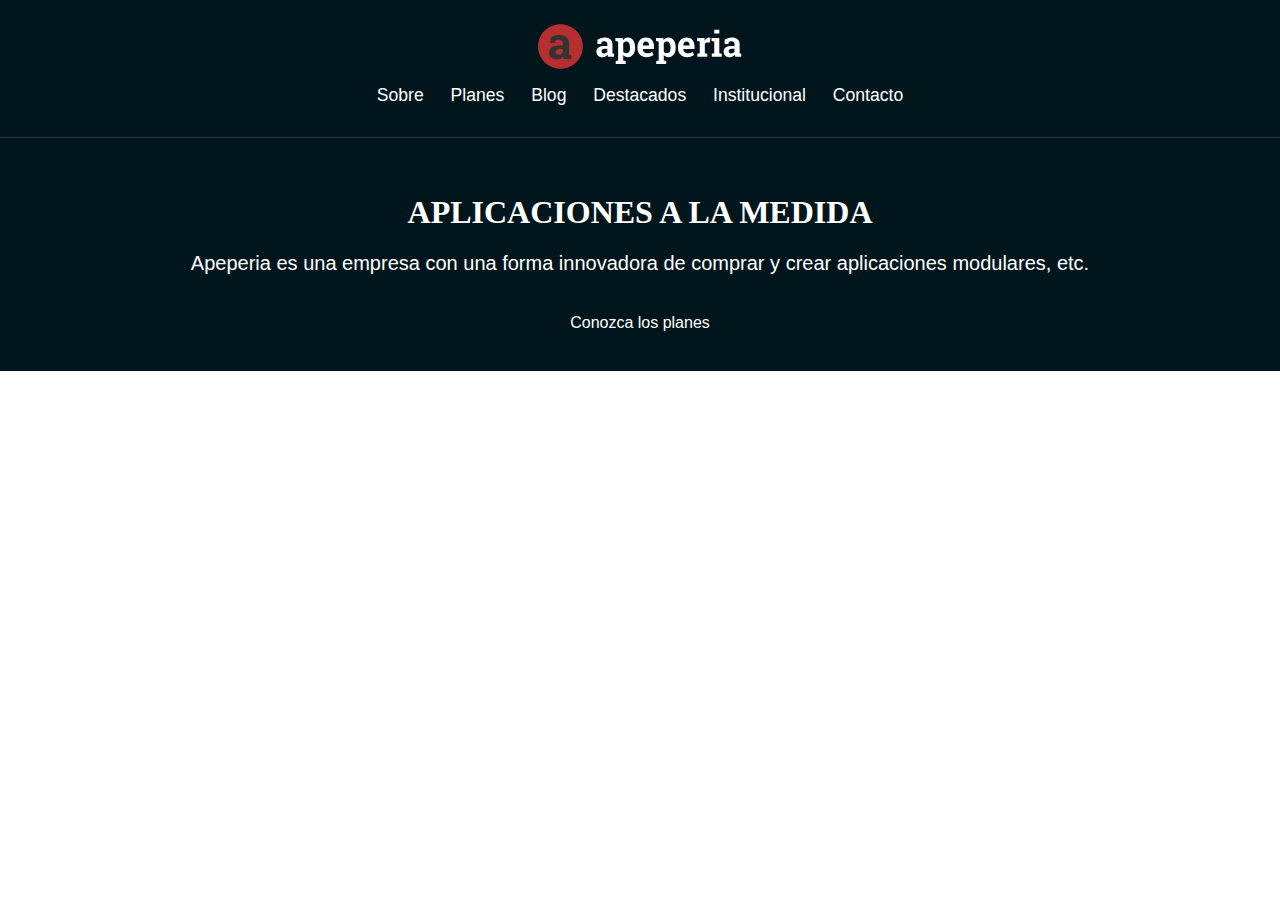
==== layouts-responsivos/index.html @ 436df912 "Se crea archivo index y se relacionan los css al mismo" ====
<!DOCTYPE html>
<html lang="en">
<head>
    <meta charset="UTF-8">
    <meta http-equiv="X-UA-Compatible" content="IE=edge">
    <meta name="viewport" content="width=device-width, initial-scale=1.0">
    <!-- El reset debe ir primero -->
    <link rel="stylesheet" href="css/reset.css">
    
    <!-- Los css propios -->
    <link rel="stylesheet" href="css/head.css">
    <link rel="stylesheet" href="css/llamada.css">
    <link rel="stylesheet" href="css/bases.css">
    <title>Document</title>
</head>
<body>
    <header class="head">
        <img class="head__logo" src="img/logo-apeperia.svg" alt="Logo de apeperia">
        <nav class="head__navegacion">
            <ul>
                <li>
                    <a class="head__enlace" href="#">Sobre</a>
                    <a class="head__enlace" href="#">Planes</a>
                    <a class="head__enlace" href="#">Blog</a>
                    <a class="head__enlace" href="#">Destacados</a>
                    <a class="head__enlace" href="#">Institucional</a>
                    <a class="head__enlace" href="#">Contacto</a>
                </li>
            </ul>
        </nav>
    </header>

    <main>
        <section class="llamada">
            <h1 class="llamada__titulo">Aplicaciones a la medida</h1>
            <p class="llamada__texto">Apeperia es una empresa con una forma innovadora de comprar y crear aplicaciones modulares, etc.</p>
            <a class="llamada__boton" href="#">Conozca los planes</a>
        </section>
    </main>
</body>
</html>
---- layouts-responsivos/css/head.css ----
.head {
    color: #FFFFFF;

    width: 100%;

    box-sizing: border-box;

    display: flex;
    flex-direction: column;
    align-items: center;

    padding-top: .75rem;
    padding-bottom: .75rem;

    border-bottom: 1px solid #103D4A;

    position: absolute;
}

.head__logo {
    margin-bottom: 1rem;
}

.head__navegacion {
    text-align: center;
}

.head__enlace {
    font-size: 1.1rem;

    display: inline-block;

    margin-right: .7rem;
    margin-bottom: 1.25rem;
    margin-left: .7rem;
}
---- layouts-responsivos/css/llamada.css ----
.llamada  {
    display: flex;
    flex-direction: column;
    align-items: center;

    color: #FFFFFF;
    text-align: center;
    
    background-color: #00161C;

    padding-top: 12.25rem;
    padding-bottom: 2.5rem;
}

.llamada__titulo {
    font-family: 'Montserrat', serif;
    font-size: 2rem;
    font-weight: 700;
    text-transform: uppercase;

    margin-bottom: 1.5rem;
}

.llamada__texto {
    font-size: 1.25rem;
    line-height: normal;

    margin: 0 auto 2.5rem;
}

.llamada__boton {
    width: 100%;
}
---- layouts-responsivos/css/bases.css ----
body {
    font-family: 'Open Sans', sans-serif;
}
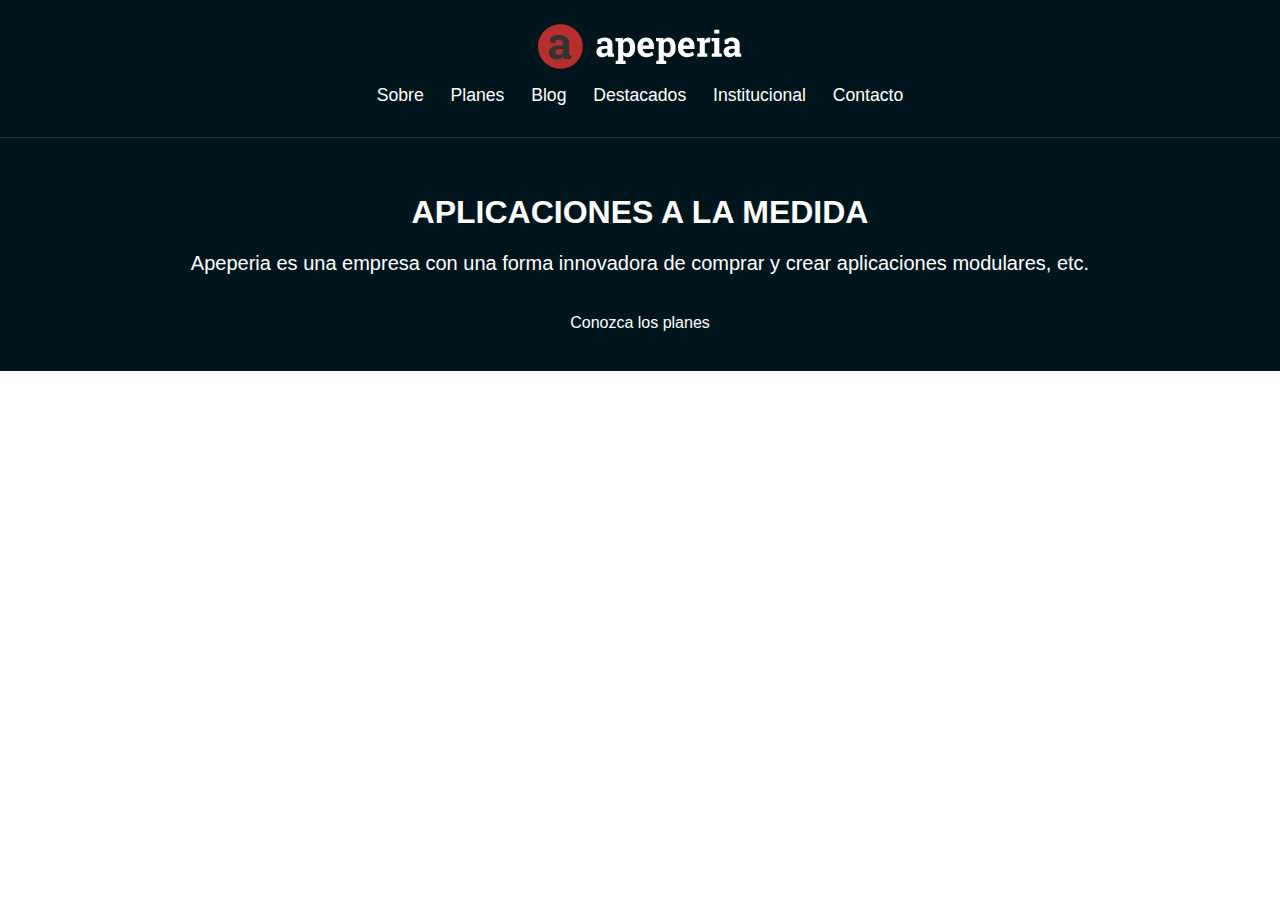
==== commit af11752f: "Agregando variables y usandolas" ====
--- a/layouts-responsivos/index.html
+++ b/layouts-responsivos/index.html
@@ -14,7 +14,7 @@
     <title>Document</title>
 </head>
 <body>
-    <header class="head">
+    <header class="head container">
         <img class="head__logo" src="img/logo-apeperia.svg" alt="Logo de apeperia">
         <nav class="head__navegacion">
             <ul>
@@ -31,7 +31,7 @@
     </header>
 
     <main>
-        <section class="llamada">
+        <section class="llamada container">
             <h1 class="llamada__titulo">Aplicaciones a la medida</h1>
             <p class="llamada__texto">Apeperia es una empresa con una forma innovadora de comprar y crear aplicaciones modulares, etc.</p>
             <a class="llamada__boton" href="#">Conozca los planes</a>
--- a/layouts-responsivos/css/llamada.css
+++ b/layouts-responsivos/css/llamada.css
@@ -13,7 +13,7 @@
 }
 
 .llamada__titulo {
-    font-family: 'Montserrat', serif;
+    font-family: var(--montserrat);
     font-size: 2rem;
     font-weight: 700;
     text-transform: uppercase;
--- a/layouts-responsivos/css/bases.css
+++ b/layouts-responsivos/css/bases.css
@@ -1,3 +1,56 @@
+/* Creacion de variables */
+:root {
+    /* Colores de fondo */
+    --background-llamada-mobile: #00161C;
+    --background-blanco: #FFFFFF;
+    --background-azul-claro: #DFE3F5;
+    --background-ceniza-claro: #F7F4F4;
+    --background-ceniza-medio: #D9D9D9;
+    
+    /* Borda */
+    --border-cabecera-mobile: #103D4A;
+    
+    /* Botón */
+    --boton-rojo: #B72E2E;
+    
+    /* Fuente */
+    --fuente-ceniza-claro: #666666;
+    --fuente-ceniza-oscuro: #4F4C4C;
+    
+    /* Planes */
+    --planes-card-start: #035A76;
+    --planes-card-ultra: #690F8E;
+    --planes-card-mega: #B00024;
+    
+    /* Enlace */
+    --fuente-enlace: #0006FF;
+    
+    /* Footer */
+    --background-footer: #333333;
+
+    /* Fuentes */
+    --montserrat: 'Montserrat', sans-serif;
+    --open-sans: 'Open Sans', sans-serif;
+}
+/* ---------------- */
+
 body {
     font-family: 'Open Sans', sans-serif;
+}
+
+/* Para que haya mas espacio entre las letras y los bordes con vista movile */
+.container {
+    padding-right: 6%;
+    padding-left: 6%;
+}
+
+.boton {
+    text-align: center;
+    display: block;
+    width: 100%;
+    max-width: 350px;
+    box-sizing: border-box;
+    padding: 1rem 2rem;
+    border: 1px solid var(--boton-rojo);
+    border-radius: 5px;
 }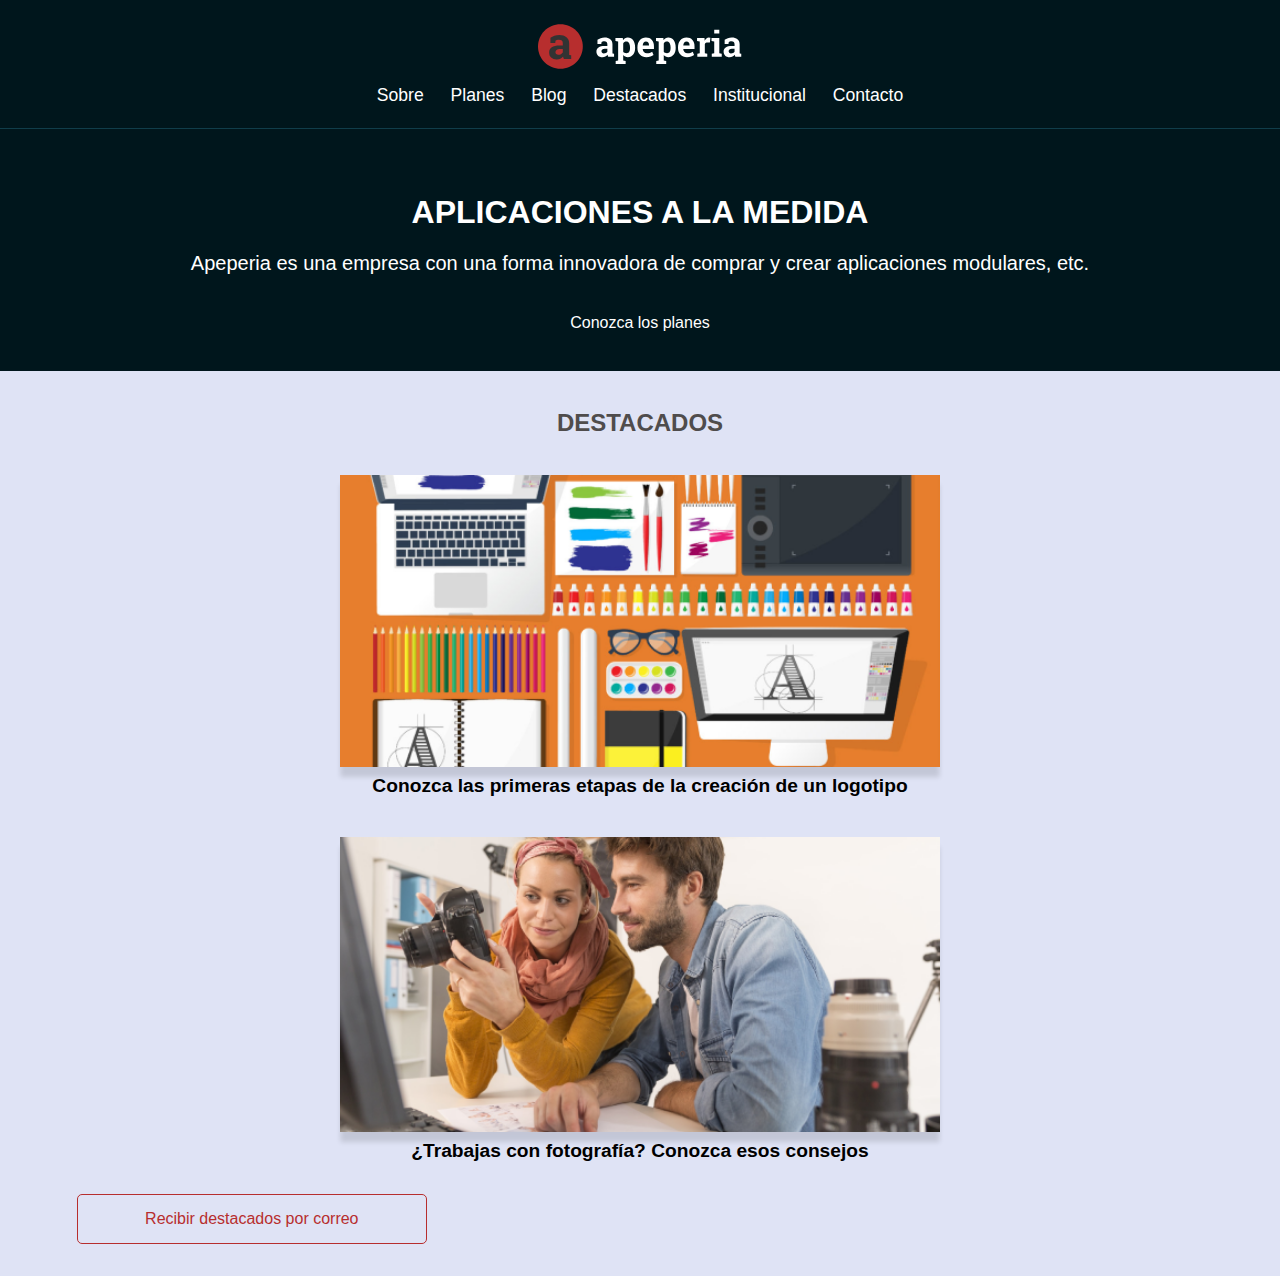
==== commit 9c6651be: "se adaptan CSS, se usa responsive y apuntes de responsividad y velocidad" ====
--- a/layouts-responsivos/index.html
+++ b/layouts-responsivos/index.html
@@ -11,6 +11,7 @@
     <link rel="stylesheet" href="css/head.css">
     <link rel="stylesheet" href="css/llamada.css">
     <link rel="stylesheet" href="css/bases.css">
+    <link rel="stylesheet" href="css/destacados.css">
     <title>Document</title>
 </head>
 <body>
@@ -36,6 +37,24 @@
             <p class="llamada__texto">Apeperia es una empresa con una forma innovadora de comprar y crear aplicaciones modulares, etc.</p>
             <a class="llamada__boton" href="#">Conozca los planes</a>
         </section>
+
+        <section>
+            <section class="destacados container">
+                <h2 class="destacados__titulo">Destacados</h2>
+                <a href="#">
+                    <figure class="destacados__panel">
+                        <img src="img/empezando-a-crear-logo.png" alt="Panel de la publicación sobre la creación del logotipo" class="destacados__panel-image">
+                        <figC class="destacados__panel-texto">Conozca las primeras etapas de la creación de un logotipo</figC>
+                    </figure>
+                </a>
+                <a href="#">
+                    <figure class="destacados__panel">
+                        <img src="img/sugestiones-fotografias.png" alt="Panel de la publicación sobre consejos de fotografía" class="destacados__panel-image">
+                        <figC class="destacados__panel-texto">¿Trabajas con fotografía? Conozca esos consejos</figC>
+                    </figure>
+                </a><a href="" class="destacados__boton boton">Recibir destacados por correo</a></section>
+        </section>
+
     </main>
 </body>
 </html>--- a/layouts-responsivos/css/head.css
+++ b/layouts-responsivos/css/head.css
@@ -31,6 +31,6 @@
     display: inline-block;
 
     margin-right: .7rem;
-    margin-bottom: 1.25rem;
+    margin-bottom: .7rem;
     margin-left: .7rem;
 }
--- a/layouts-responsivos/css/destacados.css
+++ b/layouts-responsivos/css/destacados.css
@@ -0,0 +1,40 @@
+.destacados {
+    background-color: var(--background-azul-claro);
+    padding-top: 2.5rem;
+    padding-bottom: 2rem;
+}
+
+.destacados__titulo {
+    color: var(--fuente-ceniza-oscuro);
+    font-weight: 700;
+    font-size: 1.5rem;
+    font-family: var(--montserrat);
+    text-transform: uppercase;
+    text-align: center;
+    margin-bottom: 2rem;
+}
+
+.destacados__panel {
+    display: flex;
+    flex-direction: column;
+    align-items: center;
+    margin-bottom: 2rem;
+}
+
+.destacados__panel-image {
+    width: 100vw;
+    max-width: 600px;
+    box-shadow: 0.2px 10px 5px #00000020;
+    margin: .5rem;
+}
+
+.destacados__panel-texto{
+    font-weight: 700;
+    font-size: 1.2rem;
+    line-height: normal;
+}
+
+.destacados__boton {
+    color: var(--boton-rojo);
+}
+
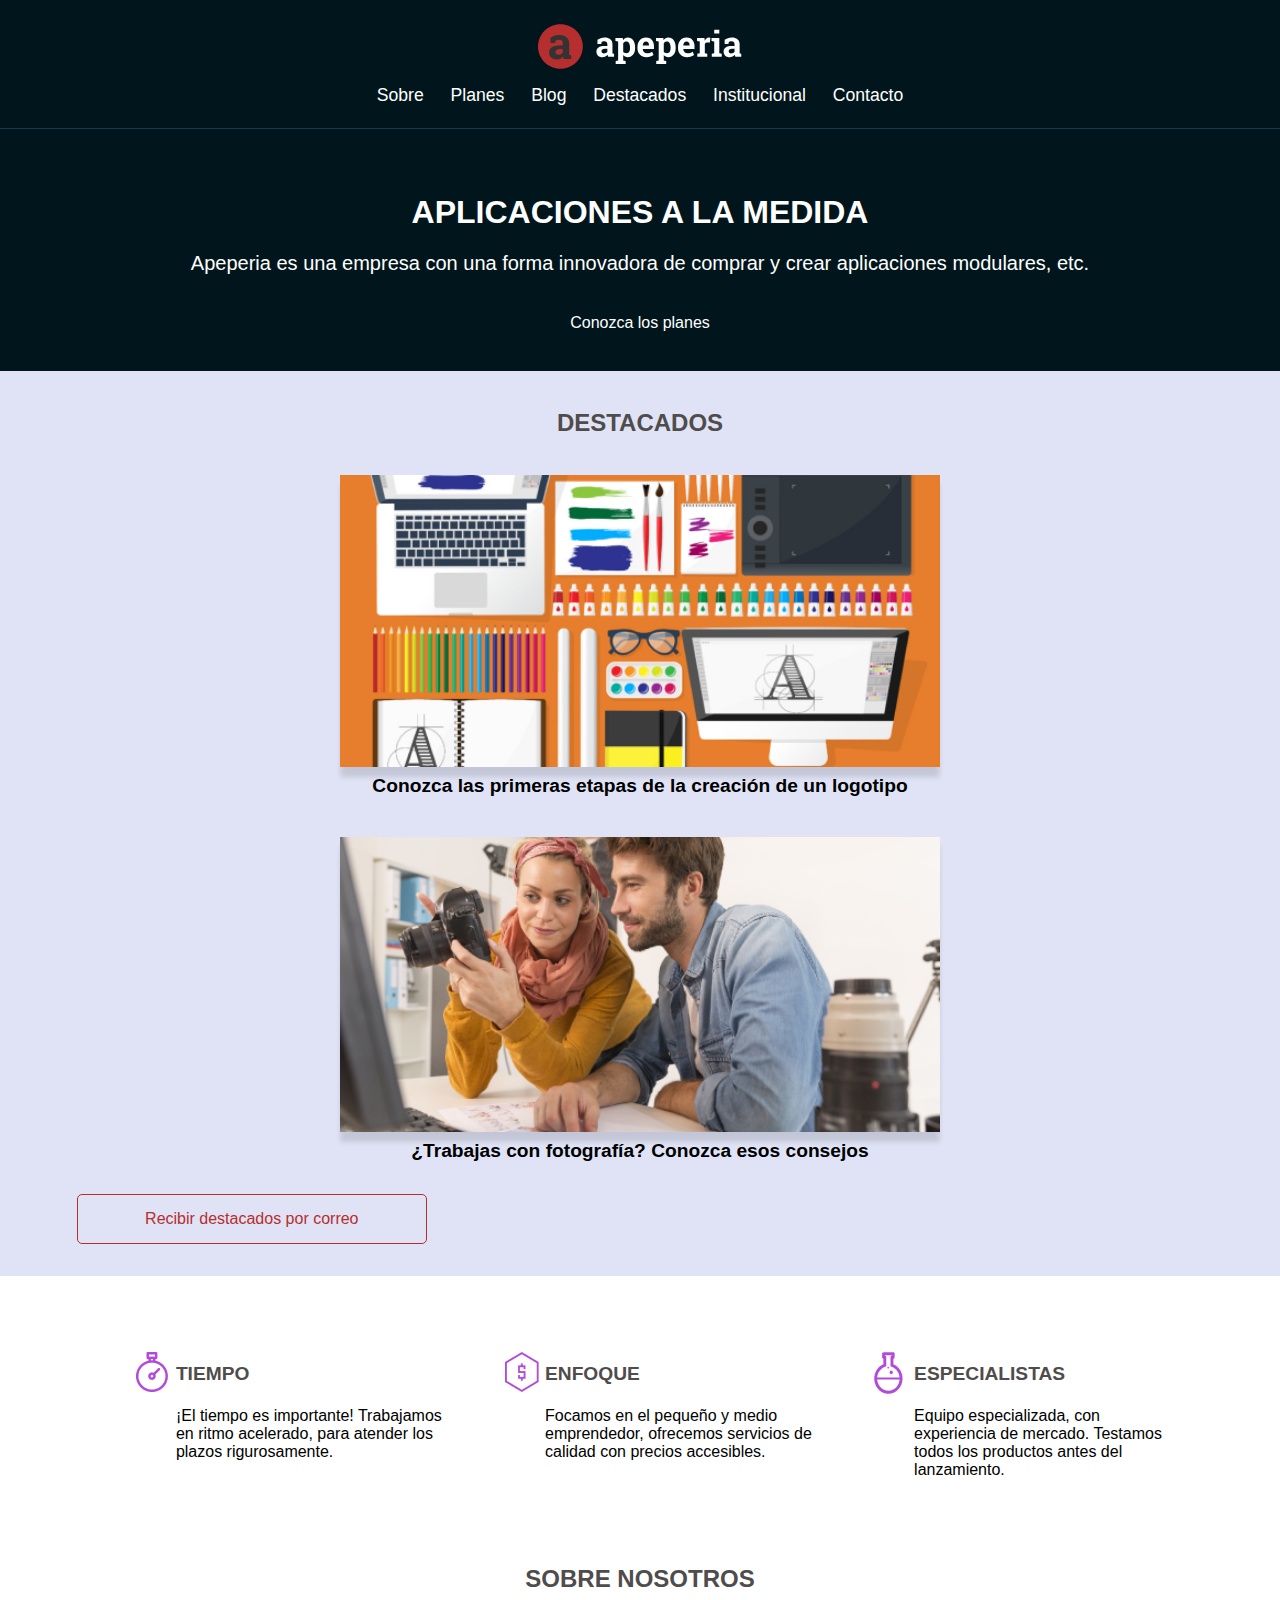
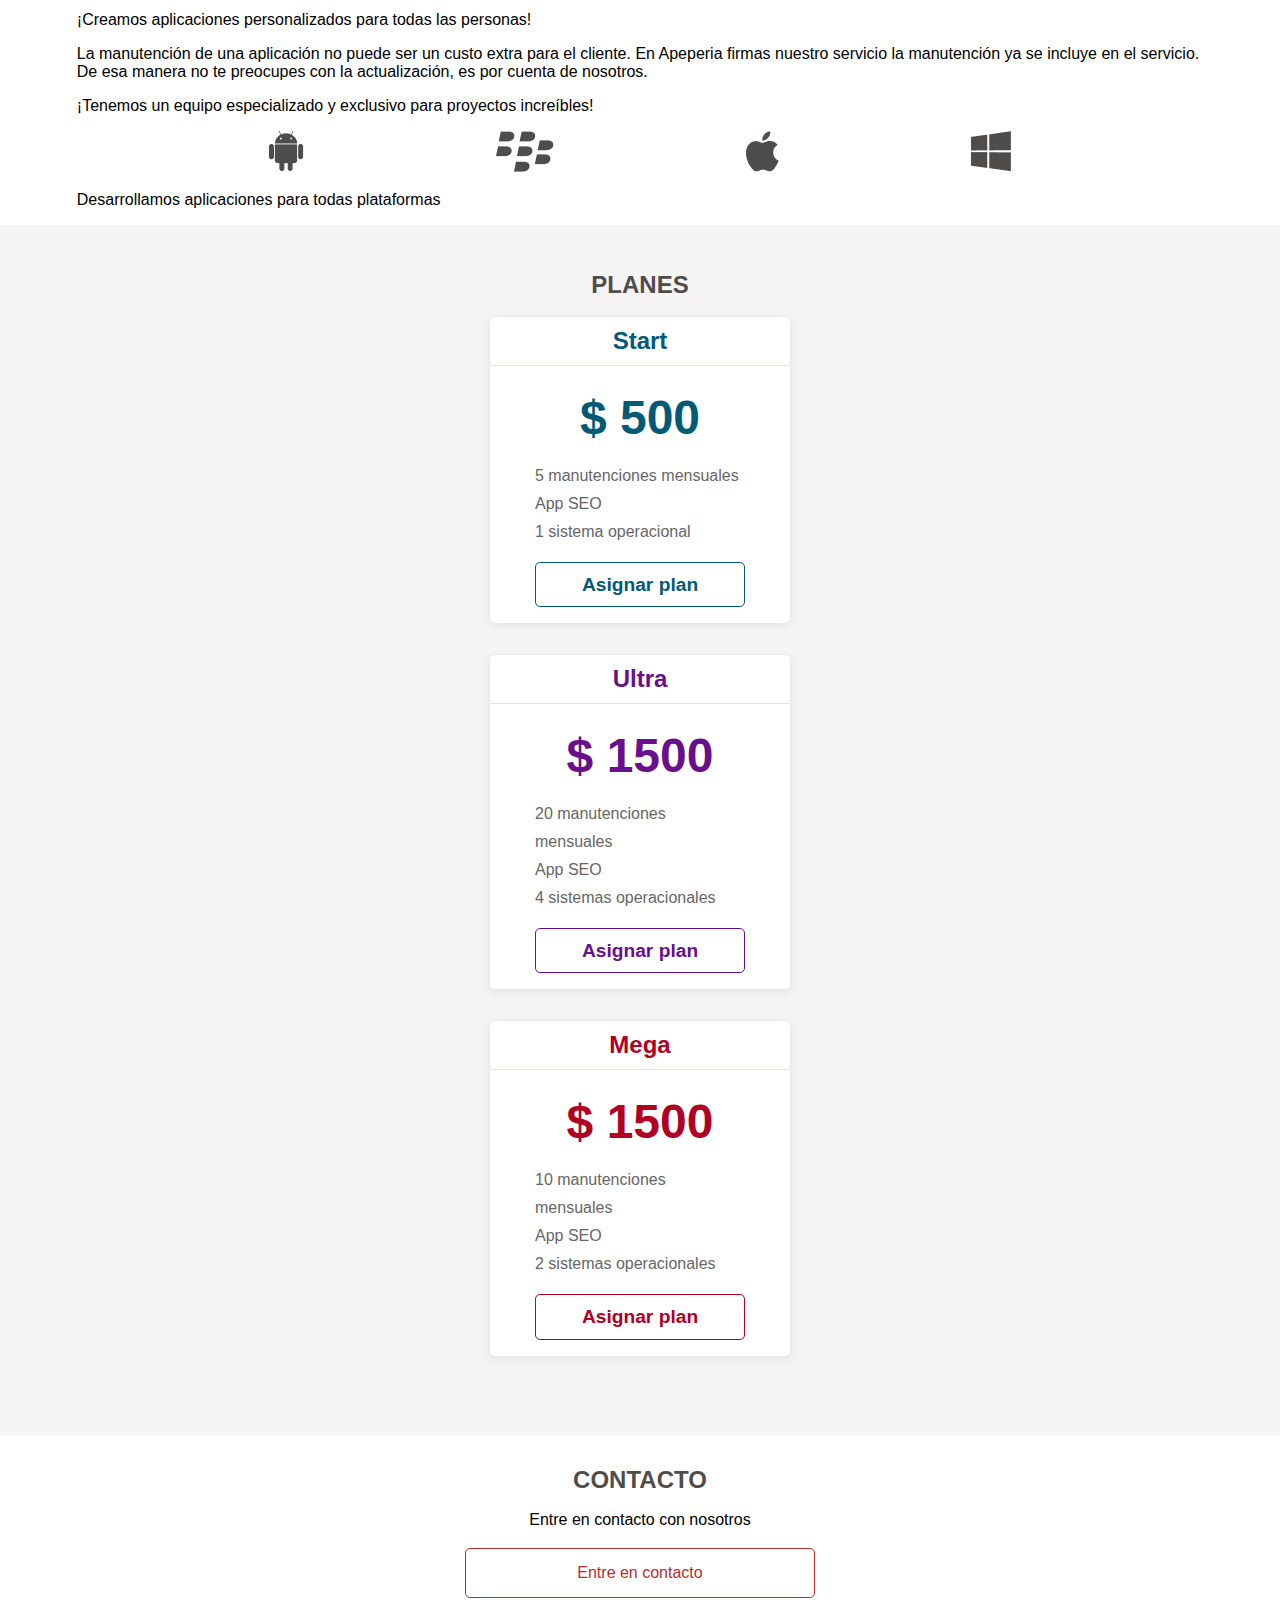
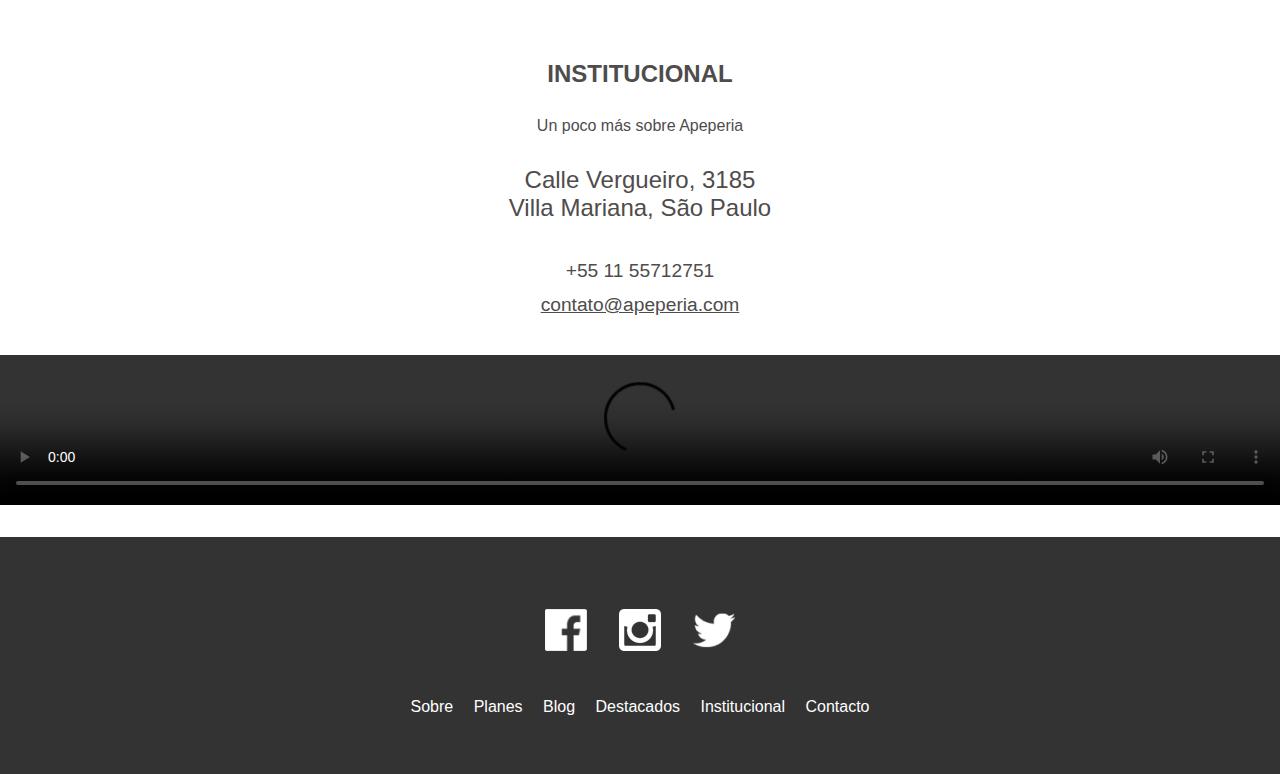
==== commit efd5c39e: "se finaliza el desarrollo movile" ====
--- a/layouts-responsivos/index.html
+++ b/layouts-responsivos/index.html
@@ -12,6 +12,12 @@
     <link rel="stylesheet" href="css/llamada.css">
     <link rel="stylesheet" href="css/bases.css">
     <link rel="stylesheet" href="css/destacados.css">
+    <link rel="stylesheet" href="css/diferenciales.css">
+    <link rel="stylesheet" href="css/sobre-nosotros.css">
+    <link rel="stylesheet" href="css/planes.css">
+    <link rel="stylesheet" href="css/contacto.css">
+    <link rel="stylesheet" href="css/institucional.css">
+    <link rel="stylesheet" href="css/footer.css">
     <title>Document</title>
 </head>
 <body>
@@ -54,7 +60,118 @@
                     </figure>
                 </a><a href="" class="destacados__boton boton">Recibir destacados por correo</a></section>
         </section>
-
+        <section class="diferenciales container">
+            <ul class="diferenciales__lista">
+                <li class="diferenciales__item diferenciales__item-reloj">
+                    <h2 class="item__titulo">Tiempo</h2>
+                    <p class="item__texto">¡El tiempo es importante! Trabajamos en ritmo acelerado, para atender los plazos rigurosamente.</p>
+                </li>
+                <li class="diferenciales__item diferenciales__item-dinero">
+                    <h2 class="item__titulo">Enfoque</h2>
+                    <p class="item__texto">Focamos en el pequeño y medio emprendedor, ofrecemos servicios de calidad con precios accesibles.</p>
+                </li>
+                <li class="diferenciales__item diferenciales__item-quimica">
+                    <h2 class="item__titulo">Especialistas</h2>
+                    <p class="item__texto">Equipo especializada, con experiencia de mercado. Testamos todos los productos antes del lanzamiento.</p>
+                </li>
+            </ul>
+        </section>
+        <section class="sobre_nosotros container">
+            <div class="sobre_nosotros__contenido">
+                <h2 class="sobre_nosotros__titulo">Sobre nosotros</h2>
+                <p class="sobre_nosotros__texto">
+                    ¡Creamos aplicaciones personalizados para todas las personas!
+                </p>
+                <p class="sobre_nosotros__texto">
+                    La manutención de una aplicación no puede ser un custo extra para el cliente. 
+                    En Apeperia firmas nuestro servicio la manutención ya se incluye en el servicio. 
+                    De esa manera no te preocupes con la actualización, es por cuenta de nosotros.
+                </p>
+                <p class="sobre_nosotros__texto sobre-nosotros__texto--destacado sobre-nosotros__texto--division">
+                    ¡Tenemos un equipo especializado y exclusivo para proyectos increíbles!
+                </p>
+                <ul class="sobre_nosotros__plataformas">
+                    <li><img src="img/android.png" alt="Ícono del Android"></li>
+                    <li><img src="img/blackberry.png" alt="Ícono del Blackberry"></li>
+                    <li><img src="img/apple.png" alt="Ícono de la Apple"></li>
+                    <li><img src="img/windowsphone.png" alt="Ícono del Windows"></li>
+                </ul>
+                <p class="sobre_nosotros__texto">Desarrollamos aplicaciones para todas plataformas</p>
+            </div>
+        </section>
+        <section class="planes container">
+            <h2 class="planes__titulo">Planes</h2>
+            <ul class="planes__tarjetas">
+                <li class="tarjetas tarjetas--start">
+                    <h3 class="tarjetas__titulo">Start</h3>
+                    <articule class="tarjetas__contenido">
+                        <p class="tarjetas__precio"><em>$ 500</em></p>
+                        <p class="tarjetas__texto">5 manutenciones mensuales</p>
+                        <p class="tarjetas__texto">App SEO</p>
+                        <p class="tarjetas__texto">1 sistema operacional</p>
+                        <a href="#" class="tarjetas__boton tarjetas__boton--start boton">Asignar plan</a>
+                    </articule>
+                </li>
+                <li class="tarjetas tarjetas--ultra">
+                    <h3 class="tarjetas__titulo">Ultra</h3>
+                    <articule class="tarjetas__contenido">
+                        <p class="tarjetas__precio"><em>$ 1500</em></p>
+                        <p class="tarjetas__texto">20 manutenciones mensuales</p>
+                        <p class="tarjetas__texto">App SEO</p>
+                        <p class="tarjetas__texto">4 sistemas operacionales</p>
+                        <a href="#" class="tarjetas__boton tarjetas__boton--ultra boton">Asignar plan</a>
+                    </articule>
+                </li>
+                <li class="tarjetas tarjetas--mega">
+                    <h3 class="tarjetas__titulo">Mega</h3>
+                    <articule class="tarjetas__contenido">
+                        <p class="tarjetas__precio"><em>$ 1500</em></p>
+                        <p class="tarjetas__texto">10 manutenciones mensuales</p>
+                        <p class="tarjetas__texto">App SEO</p>
+                        <p class="tarjetas__texto">2 sistemas operacionales</p>
+                        <a href="#" class="tarjetas__boton tarjetas__boton--mega boton">Asignar plan</a>
+                    </articule>
+                </li>
+            </ul>
+        </section>
+        <section class="contacto container">
+            <h2 class="contacto__titulo">Contacto</h2>
+            <p>Entre en contacto con nosotros</p>
+            <a href="#" class="contacto__boton boton">Entre en contacto</a>
+        </section>
+        <section class="institucional container">
+            <h2 class="institucional__titulo">Institucional</h2>
+            <p class="institucional__descripcion">Un poco más sobre Apeperia</p>
+            <address class="institucional__direccion">
+                Calle Vergueiro, 3185 <br>
+                Villa Mariana, São Paulo
+                <article class="institucional__contacto">
+                    <p>
+                        <a class="institucional__contacto-telefono" href="tel:+551155712751">+55 11 55712751</a>
+                        <a class="institucional__contacto-email" href="mailto:contato@apeperia.com">contato@apeperia.com</a>
+                    </p>
+                </article>
+            </address>
+            <video class="institucional__video" controls src="img/formacion-java.mp4"></video>
+        </section>
     </main>
+    <footer class="footer container"> 
+        <img src="" alt="" class="footer__logo">
+        <ul class="footer__social">
+            <li><a href="#" class="footer__midia"><img src="img/facebook.png" alt="Icono de facebook"></a></li>
+            <li><a href="#" class="footer__midia"><img src="img/instagram.png" alt="Icono de Instagram"></a></li>
+            <li><a href="#" class="footer__midia"><img src="img/twitter.png" alt="Icono de twiter"></a></li>
+        </ul>
+        <nav>
+            <ul class="footer__navegacion">
+                <li class="footer__enlace"><a href="">Sobre</a></li>
+                <li class="footer__enlace"><a href="">Planes</a></li>
+                <li class="footer__enlace"><a href="">Blog</a></li>
+                <li class="footer__enlace"><a href="">Destacados</a></li>
+                <li class="footer__enlace"><a href="">Institucional</a></li>
+                <li class="footer__enlace"><a href="">Contacto</a></li>
+            </ul>
+        </nav>        
+    </footer>
 </body>
 </html>--- a/layouts-responsivos/css/diferenciales.css
+++ b/layouts-responsivos/css/diferenciales.css
@@ -0,0 +1,44 @@
+.diferenciales {
+    padding-top: 3.5rem;
+    padding-bottom: 3.5rem;
+}
+
+.diferenciales__lista {
+    display: flex;
+    flex-wrap: wrap;
+    justify-content: space-evenly;
+}
+
+.diferenciales__item {
+    max-width: 350px;
+    box-sizing: border-box;
+    padding: 2rem 0 2rem 5rem;
+    background-repeat: no-repeat;
+    background-position: top 1.25rem left 2.5rem;
+}
+
+/* Iconos */
+.diferenciales__item-reloj {
+    background-image: url(../img/icono-reloj.png);
+}
+
+.diferenciales__item-dinero {
+    background-image: url(../img/icono-dinero.png);
+}
+
+.diferenciales__item-quimica {
+    background-image: url(../img/icono-quimica.png);
+    
+}
+
+.item__titulo {
+    color: var(--fuente-ceniza-oscuro);
+    font-weight: 700;
+    font-size: 1.2rem;
+    text-transform: uppercase;
+    margin-bottom: 1.5rem;
+}
+
+.item__texto {
+    line-height: normal;
+}
--- a/layouts-responsivos/css/sobre-nosotros.css
+++ b/layouts-responsivos/css/sobre-nosotros.css
@@ -0,0 +1,31 @@
+.sobre-nosotros {
+    padding-top: 3rem;
+    padding-bottom: 3rem;
+}
+
+.sobre_nosotros__titulo {
+    color: var(--fuente-ceniza-oscuro);
+    font-weight: 700;
+    font-size: 1.5rem;
+    font-family: var(--montserrat);
+    text-transform: uppercase;
+    text-align: center;
+    margin-bottom: 1.25rem;
+}
+
+.sobre_nosotros__texto {
+    line-height: normal;
+    margin-bottom: 1rem;
+}
+
+.sobre_nosotros__plataformas {
+    display: flex;
+    flex-wrap: wrap;
+    justify-content: space-evenly;
+    margin-bottom: 1rem;
+}
+
+.sobre-nosotros {
+    color: var(--fuente-ceniza-oscuro);
+    font-weight: 700;
+}--- a/layouts-responsivos/css/planes.css
+++ b/layouts-responsivos/css/planes.css
@@ -0,0 +1,106 @@
+.planes {
+    background-color: var(--background-ceniza-claro);
+    
+    padding-top: 3rem;
+    padding-bottom: 3rem;
+}
+
+.planes__titulo {
+    color: var(--fuente-ceniza-oscuro);
+    font-weight: 700;
+    font-size: 1.5rem;
+    font-family: var(--montserrat);
+    text-transform: uppercase;
+    text-align: center;
+
+    margin-bottom: 1.25rem;
+}
+
+.planes__tarjetas {
+    display: flex;
+    flex-direction: column;
+    align-items: center;
+}
+
+.tarjetas {
+    display: flex;
+    flex-direction: column;
+
+    background-color: var(--background-blanco);
+
+    width: 100%;
+    max-width: 300px;
+
+    margin-bottom: 2rem;
+
+    border-radius: 5px;
+    box-shadow: 0 2px 10px 2px #00000010;
+}
+
+.tarjetas__titulo {
+    font-weight: 700;
+    font-size: 1.5rem;
+    text-align: center;
+
+    padding: .75rem 0;
+
+    margin-bottom: .5rem;
+
+    border-bottom: 1px solid var(--background-azul-claro);
+}
+
+.tarjetas__contenido {
+    padding: 0 15%;
+}
+
+.tarjetas__precio {
+    font-weight: 700;
+    font-size: 3rem;
+    text-align: center;
+
+    margin-top: 1.25rem;
+    margin-bottom: 1.25rem;
+}
+
+.tarjetas__texto {
+    color: var(--fuente-ceniza-claro);
+    line-height: 28px;
+}
+
+.tarjetas__boton {
+    font-size: 1.2rem;
+    font-weight: 700;
+
+    width: 100%;
+
+    align-self: center;
+
+    padding: .75rem 2rem;
+
+    margin-top: 1rem;
+    margin-bottom: 1rem;
+}
+
+.tarjetas--start {
+    color: var(--planes-card-start);
+}
+
+.tarjetas--ultra {
+    color: var(--planes-card-ultra);
+}
+
+.tarjetas--mega {
+    color: var(--planes-card-mega);
+}
+
+.tarjetas__boton--start {
+    border-color: var(--planes-card-start);
+}
+
+.tarjetas__boton--ultra {
+    border-color: var(--planes-card-ultra);
+}
+
+.tarjetas__boton--mega {
+    border-color: var(--planes-card-mega);
+}--- a/layouts-responsivos/css/contacto.css
+++ b/layouts-responsivos/css/contacto.css
@@ -0,0 +1,28 @@
+.contacto {
+    display: flex;
+    flex-direction: column;
+    align-items: center;
+
+    text-align: center;
+
+    padding-top: 2rem;
+    padding-bottom: 2rem;
+}
+
+.contacto__titulo {
+    color: var(--fuente-ceniza-oscuro);
+    font-weight: 700;
+    font-size: 1.5rem;
+    font-family: var(--montserrat);
+    text-transform: uppercase;
+    text-align: center;
+
+    margin-bottom: 1.25rem;
+}
+
+.contacto__boton {
+    color: var(--boton-rojo);
+    border-color: var(--boton-rojo);
+    margin-top: 1.25rem;
+
+}--- a/layouts-responsivos/css/institucional.css
+++ b/layouts-responsivos/css/institucional.css
@@ -0,0 +1,54 @@
+.institucional {
+    display: flex;
+    flex-direction: column;
+    align-items: center;
+
+    color: var(--fuente-ceniza-oscuro);
+    text-align: center;
+
+    padding-top: 2rem;
+    padding-bottom: 2rem;
+}
+
+.institucional__titulo {
+    color: var(--fuente-ceniza-oscuro);
+    font-weight: 700;
+    font-size: 1.5rem;
+    font-family: var(--montserrat);
+    text-transform: uppercase;
+    text-align: center;
+
+    margin-bottom: 2rem;
+}
+
+.institucional__descripcion {
+    margin-bottom: 2rem;
+}
+
+.institucional__direccion {
+    font-size: 1.5rem;
+    line-height: normal;
+
+    margin-bottom: 2rem;
+}
+
+.institucional__contacto {
+    font-size: 1.2rem;
+    line-height: 1.8;
+
+    margin-top: 2rem;
+}
+
+.institucional__contacto-telefono {
+    line-height: normal;
+}
+
+.institucional__contacto-email {
+    color: var(--fuente-ceniza-oscuro);
+    text-decoration: underline;
+    display: block;
+}
+
+.institucional__video {
+    width: 100vw;
+}--- a/layouts-responsivos/css/footer.css
+++ b/layouts-responsivos/css/footer.css
@@ -0,0 +1,36 @@
+.footer {
+    display: flex;
+    flex-direction: column;
+    align-items: center;
+
+    background-color: var(--background-footer);
+
+    padding-top: 2.5rem;
+    padding-bottom: 2rem;
+}
+
+.footer__social {
+    display: flex;
+}
+
+.footer__midia {
+    display: block;
+
+    width: 42px;
+    height: 42px;
+
+    margin: 2rem 1rem;
+}
+
+.footer__navegacion {
+    color: var(--background-blanco);
+    text-align: center;
+    line-height: 3;
+}
+
+
+.footer__enlace {
+    display: inline-block;
+
+    margin: 0 .5rem .7rem;
+}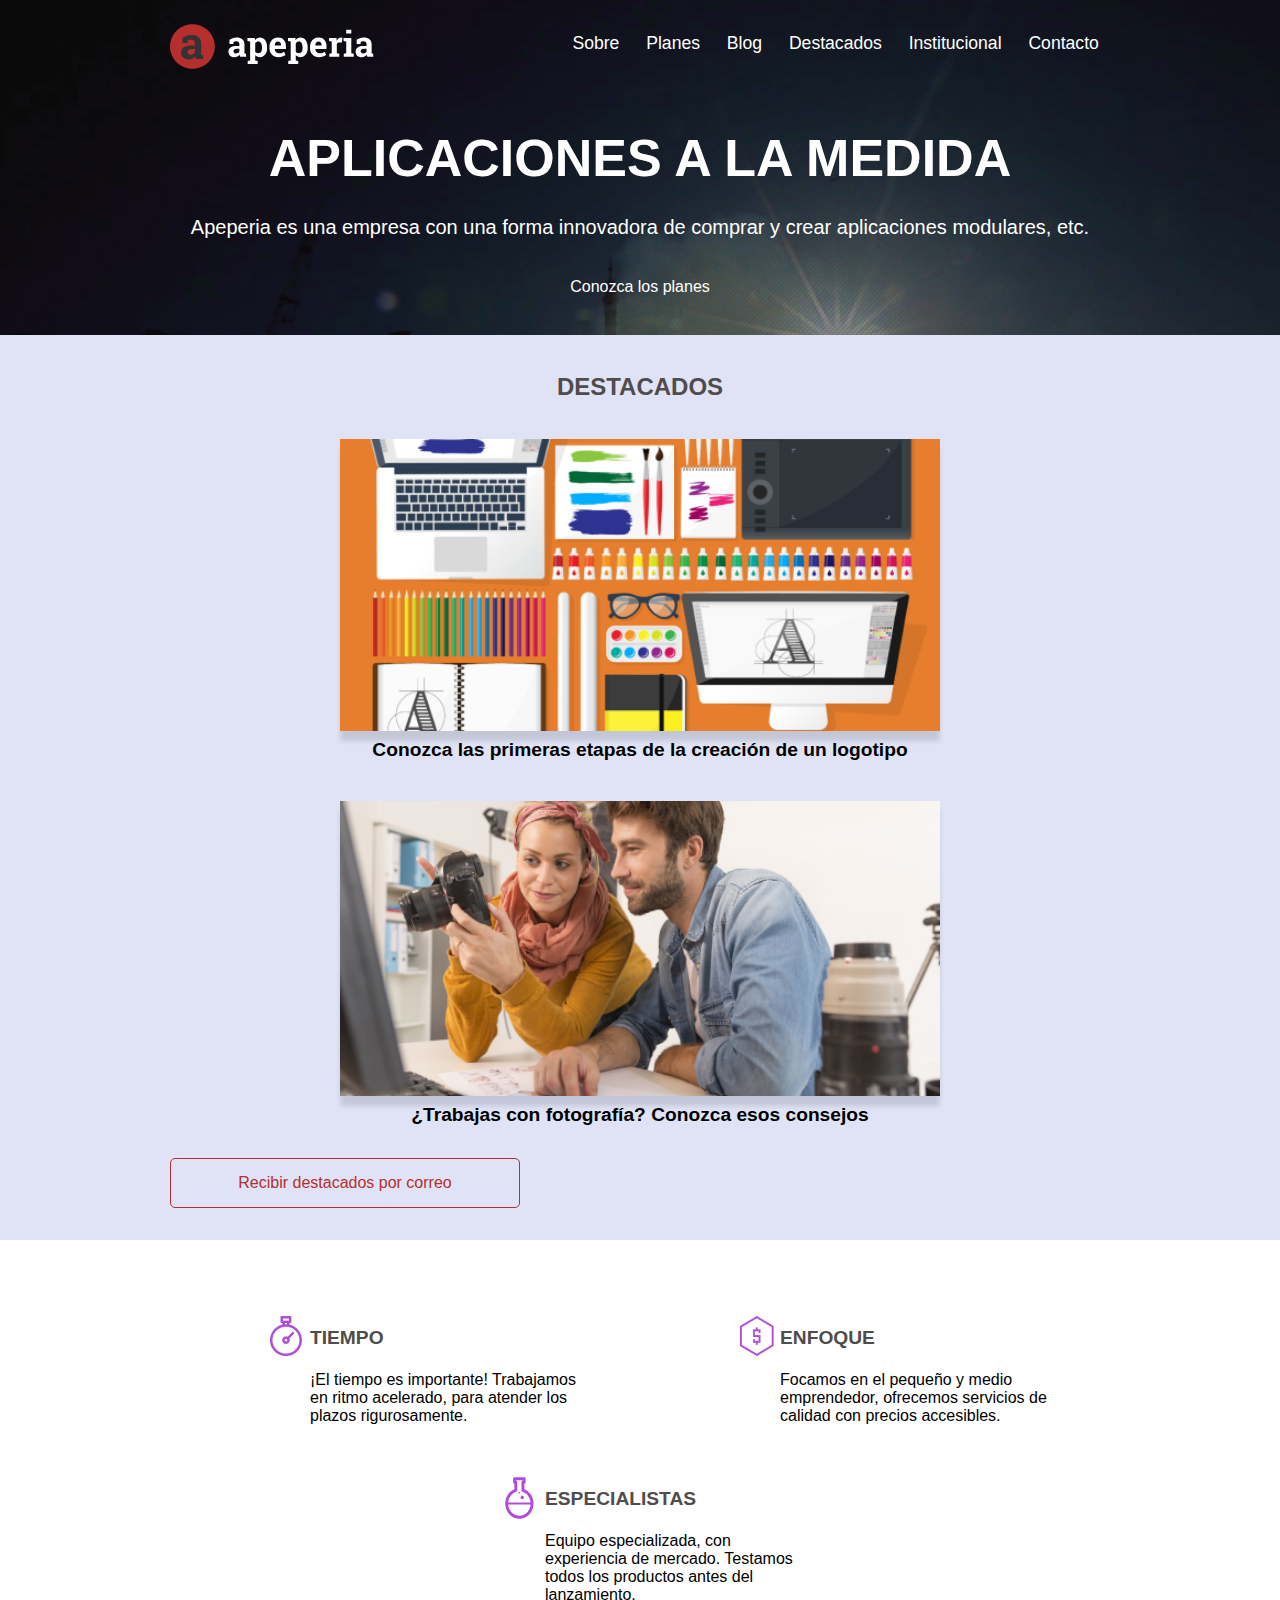
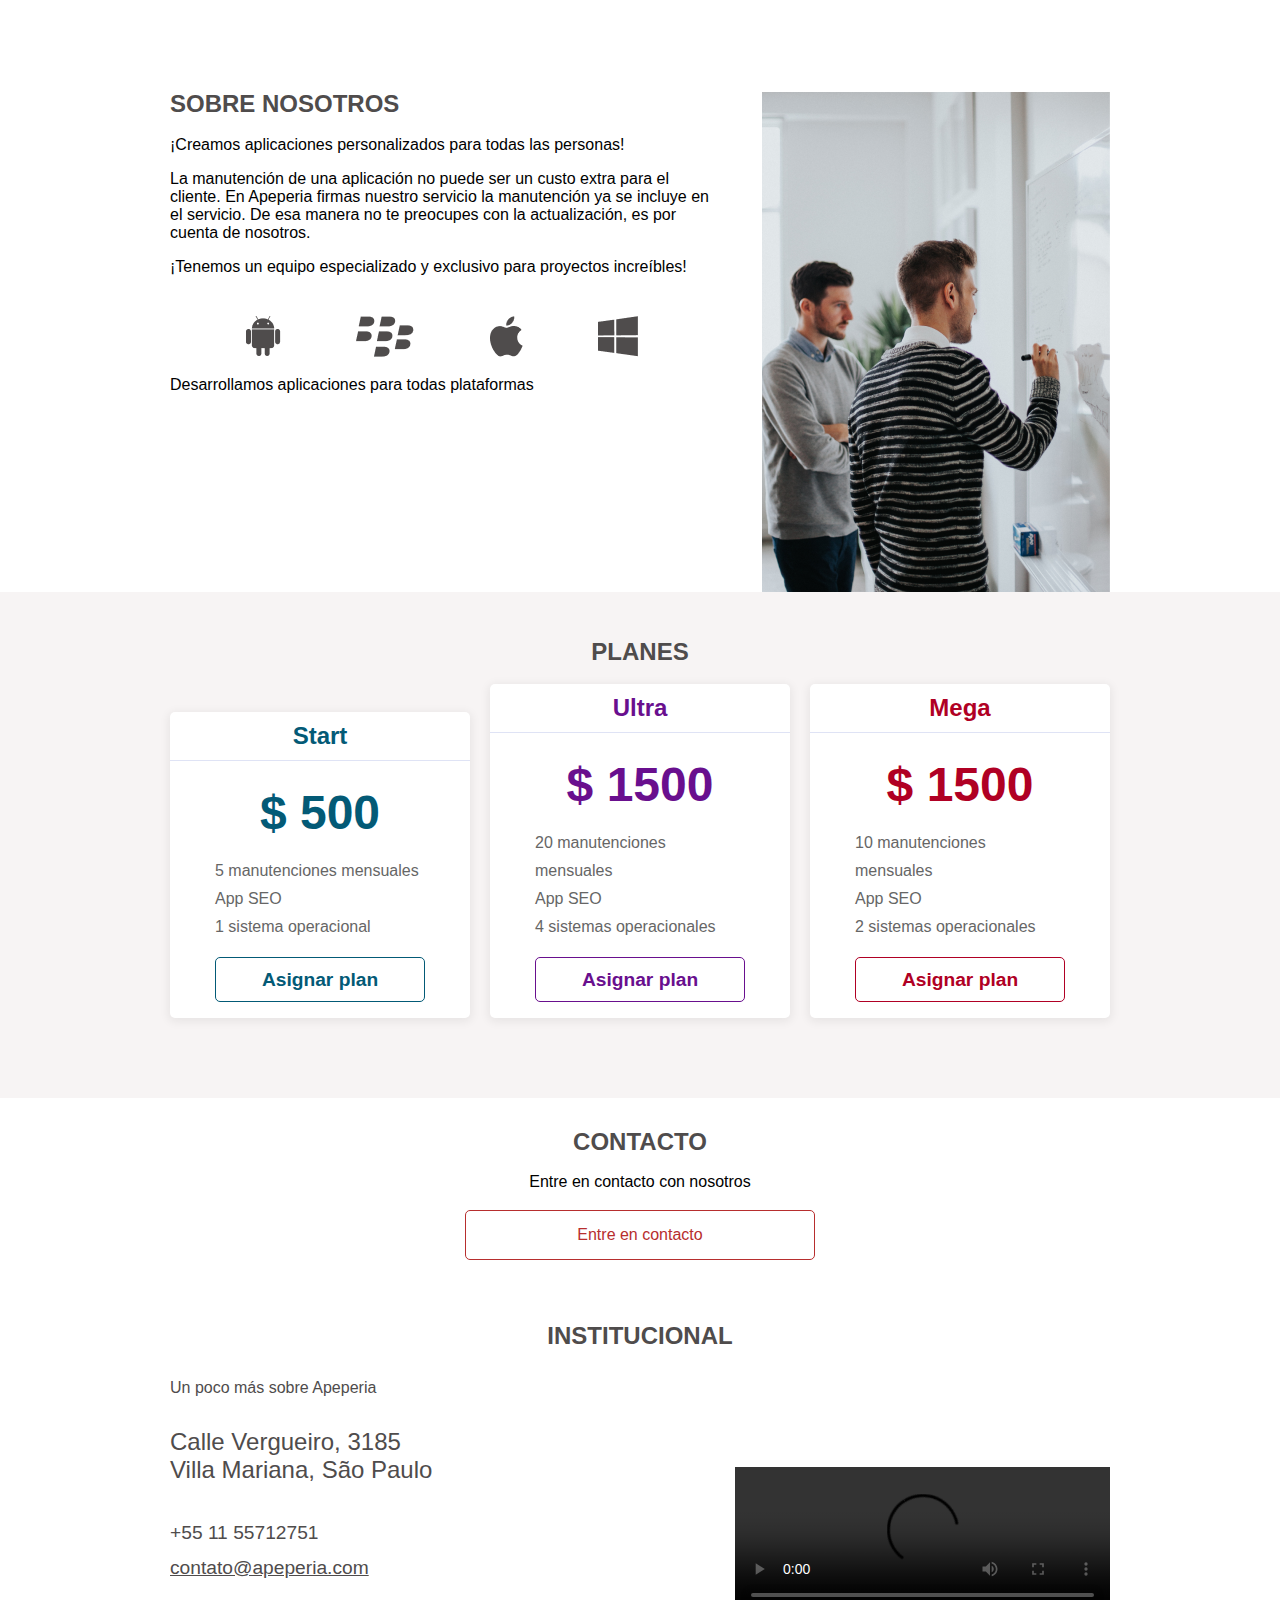
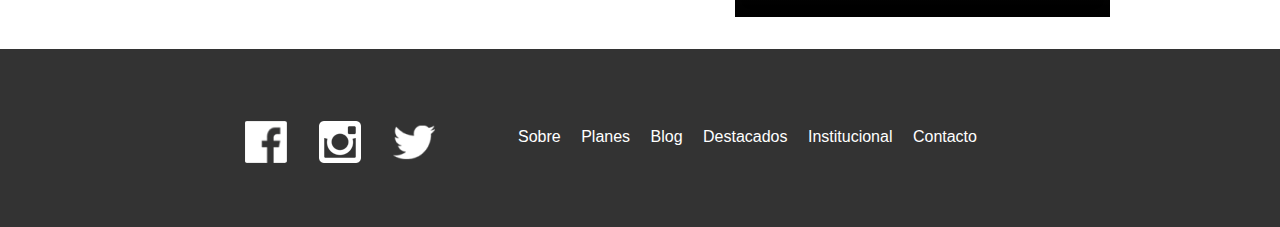
==== commit 7f1f5427: "se termina adaptacion para escritorio" ====
--- a/layouts-responsivos/index.html
+++ b/layouts-responsivos/index.html
@@ -98,6 +98,7 @@
                 </ul>
                 <p class="sobre_nosotros__texto">Desarrollamos aplicaciones para todas plataformas</p>
             </div>
+            <img src="img/sobre-apeperia.png" alt="Sobre nosotros" class="sobre_nosotros__imagen"> 
         </section>
         <section class="planes container">
             <h2 class="planes__titulo">Planes</h2>
@@ -141,18 +142,22 @@
         </section>
         <section class="institucional container">
             <h2 class="institucional__titulo">Institucional</h2>
-            <p class="institucional__descripcion">Un poco más sobre Apeperia</p>
-            <address class="institucional__direccion">
-                Calle Vergueiro, 3185 <br>
-                Villa Mariana, São Paulo
-                <article class="institucional__contacto">
-                    <p>
-                        <a class="institucional__contacto-telefono" href="tel:+551155712751">+55 11 55712751</a>
-                        <a class="institucional__contacto-email" href="mailto:contato@apeperia.com">contato@apeperia.com</a>
-                    </p>
-                </article>
-            </address>
-            <video class="institucional__video" controls src="img/formacion-java.mp4"></video>
+            <div class="institucional__contenido">
+                <div class="institucional__informaciones">
+                    <p class="institucional__descripcion">Un poco más sobre Apeperia</p>
+                    <address class="institucional__direccion">
+                        Calle Vergueiro, 3185 <br>
+                        Villa Mariana, São Paulo
+                        <article class="institucional__contacto">
+                            <p>
+                                <a class="institucional__contacto-telefono" href="tel:+551155712751">+55 11 55712751</a>
+                                <a class="institucional__contacto-email" href="mailto:contato@apeperia.com">contato@apeperia.com</a>
+                            </p>
+                        </article>
+                    </address>
+                </div>
+                <video class="institucional__video" controls src="img/formacion-java.mp4"></video>
+            </div>
         </section>
     </main>
     <footer class="footer container"> 
--- a/layouts-responsivos/css/head.css
+++ b/layouts-responsivos/css/head.css
@@ -34,3 +34,12 @@
     margin-bottom: .7rem;
     margin-left: .7rem;
 }
+
+/* Para version escritorio */
+@media screen and (min-width: 1024px) {
+    .head {
+        flex-direction: row;
+        justify-content: space-between;
+        border: none;
+    }
+}--- a/layouts-responsivos/css/llamada.css
+++ b/layouts-responsivos/css/llamada.css
@@ -31,3 +31,18 @@
 .llamada__boton {
     width: 100%;
 }
+
+/* Para version escritorio */
+@media screen and (min-width: 1024px) {
+    .llamada {
+        background-image: url(../img/bg-intro.jpg);
+        background-size: cover;
+
+        padding-top: 8.25rem;
+    }
+
+    .llamada__titulo {
+        font-size: 3.25rem;
+        margin-bottom: 2rem;
+    }
+}--- a/layouts-responsivos/css/bases.css
+++ b/layouts-responsivos/css/bases.css
@@ -53,4 +53,12 @@
     padding: 1rem 2rem;
     border: 1px solid var(--boton-rojo);
     border-radius: 5px;
-}+}
+
+/* Para version escritorio */
+@media screen and (min-width: 1024px) {
+    .container {
+        padding-left: calc((100% - 940px)/2);
+        padding-right: calc((100% - 940px)/2);
+    }
+}
--- a/layouts-responsivos/css/diferenciales.css
+++ b/layouts-responsivos/css/diferenciales.css
@@ -42,3 +42,13 @@
 .item__texto {
     line-height: normal;
 }
+
+/* Para version escritorio */
+@media screen and (min-width: 1024px) {
+    .diferenciales {
+        background-color: var(--cinza-claro);
+    }
+    .diferenciales__lista {
+        justify-content: space-around;
+    }
+}--- a/layouts-responsivos/css/sobre-nosotros.css
+++ b/layouts-responsivos/css/sobre-nosotros.css
@@ -18,6 +18,11 @@
     margin-bottom: 1rem;
 }
 
+.sobre_nosotros__imagen {
+    /* Hago de que este la imagen */
+    display: none;
+}
+
 .sobre_nosotros__plataformas {
     display: flex;
     flex-wrap: wrap;
@@ -28,4 +33,27 @@
 .sobre-nosotros {
     color: var(--fuente-ceniza-oscuro);
     font-weight: 700;
+}
+
+/* Version de escritorio */
+@media screen and (min-width: 1024px) {
+    .sobre_nosotros {
+        display: flex;
+    }
+    .sobre_nosotros__contenido {
+        margin-right: 3rem;
+    }
+    .sobre_nosotros__titulo {
+        text-align: left;
+    }
+    .sobre-nosotros__texto--division {
+        border-bottom: 1px solid var(--cinza-medio);
+
+        padding-bottom: 1.5rem;
+    }
+
+    /* aparece la imagen cuando la resolucion es mayor a 1024 */
+    .sobre_nosotros__imagen {
+        display: block;
+    }
 }--- a/layouts-responsivos/css/planes.css
+++ b/layouts-responsivos/css/planes.css
@@ -103,4 +103,16 @@
 
 .tarjetas__boton--mega {
     border-color: var(--planes-card-mega);
+}
+
+/* Para version escritorio */
+@media screen and (min-width: 1024px) {
+    .planes__tarjetas {
+        flex-direction: row;
+        justify-content: space-between;
+        align-items: flex-end;
+    }
+    .tarjetas {
+        max-width: 300px;
+    }
 }--- a/layouts-responsivos/css/institucional.css
+++ b/layouts-responsivos/css/institucional.css
@@ -51,4 +51,23 @@
 
 .institucional__video {
     width: 100vw;
-}+}
+
+/* Para version escritorio */
+@media screen and (min-width: 1024px) {
+    .institucional__contenido {
+        width: 100%;
+        display: flex;
+        justify-content: space-between;
+        text-align: left;
+    }
+
+    .institucional__video {
+        align-self: flex-end;
+        width: 375px;
+    }
+
+    .institucional__contacto-email {
+        display: block;
+    }
+}
--- a/layouts-responsivos/css/footer.css
+++ b/layouts-responsivos/css/footer.css
@@ -33,4 +33,17 @@
     display: inline-block;
 
     margin: 0 .5rem .7rem;
+}
+
+/* Version de escritorio */
+@media screen and (min-width: 1024px) {
+    .footer {
+        flex-direction: row;
+        flex-wrap: wrap;
+        justify-content: space-between;
+    }
+    .footer__navegacion {
+        text-align: left;
+        min-width: 600px;
+    }
 }